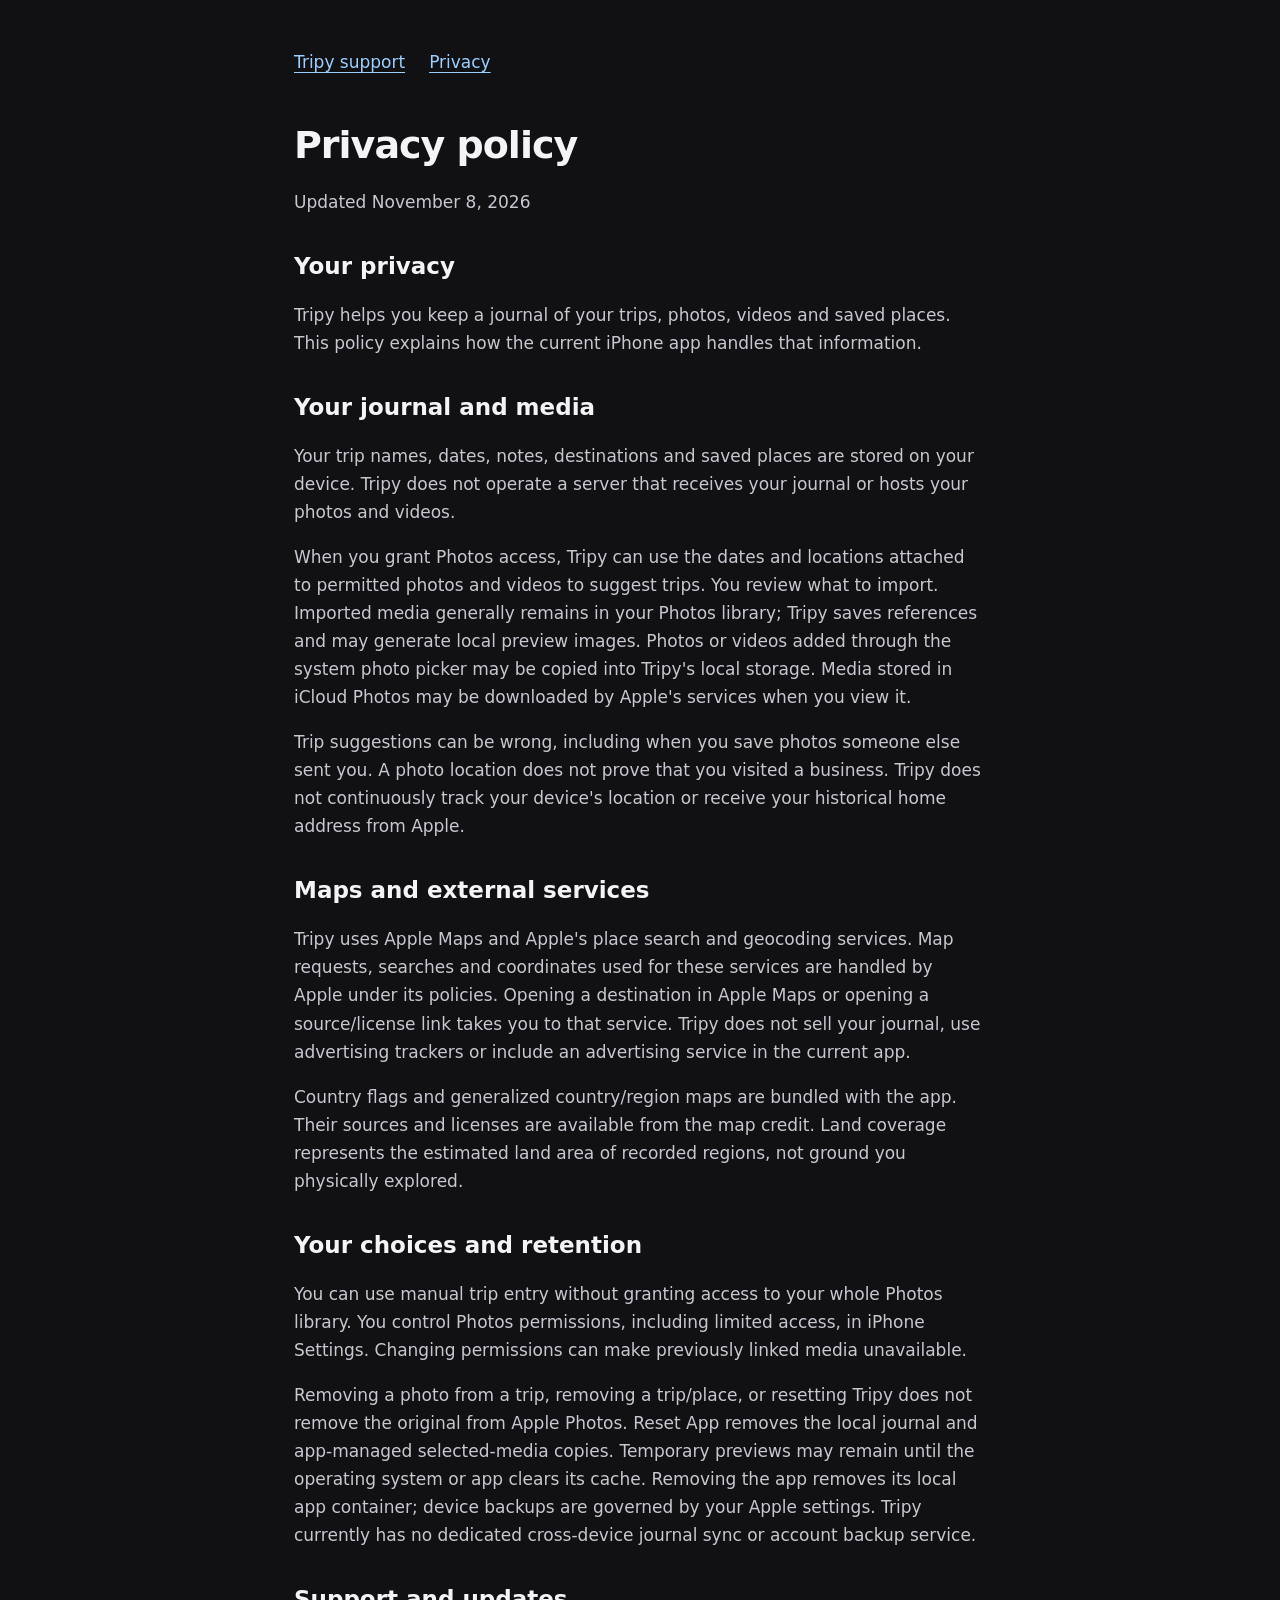
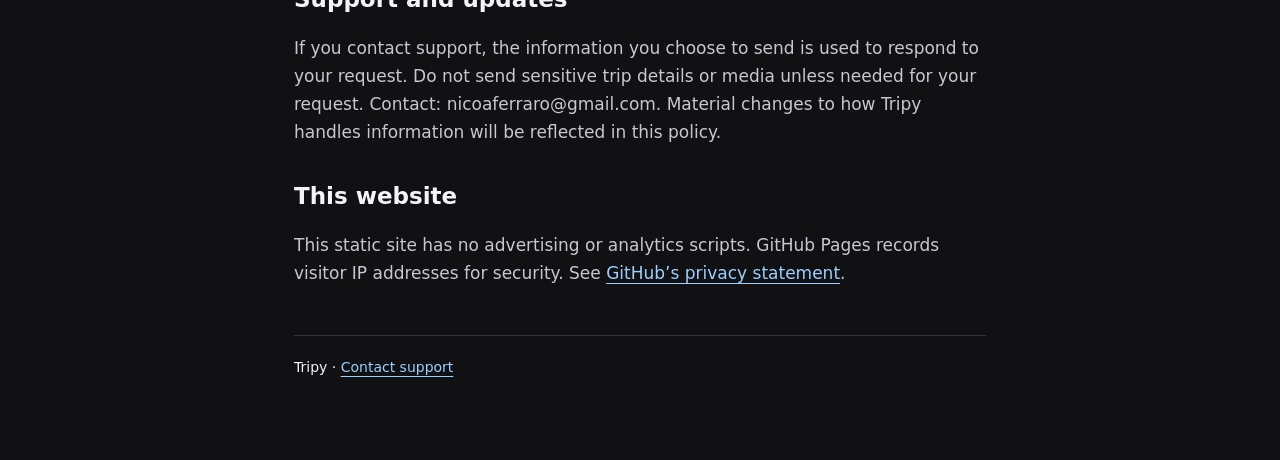
==== privacy.html @ dce9cb3e "Publish Tripy privacy and support pages" ====
<!doctype html><html lang="en"><head><meta charset="utf-8"><meta name="viewport" content="width=device-width,initial-scale=1"><title>Privacy · Tripy</title><link rel="stylesheet" href="style.css"></head><body><main><nav aria-label="Main"><a href="index.html">Tripy support</a><a href="privacy.html">Privacy</a></nav><h1>Privacy policy</h1><p>Updated November 8, 2026</p><h2>Your privacy</h2><p>Tripy helps you keep a journal of your trips, photos, videos and saved places. This policy explains how the current iPhone app handles that information.</p><h2>Your journal and media</h2><p>Your trip names, dates, notes, destinations and saved places are stored on your device. Tripy does not operate a server that receives your journal or hosts your photos and videos.</p><p>When you grant Photos access, Tripy can use the dates and locations attached to permitted photos and videos to suggest trips. You review what to import. Imported media generally remains in your Photos library; Tripy saves references and may generate local preview images. Photos or videos added through the system photo picker may be copied into Tripy&#x27;s local storage. Media stored in iCloud Photos may be downloaded by Apple&#x27;s services when you view it.</p><p>Trip suggestions can be wrong, including when you save photos someone else sent you. A photo location does not prove that you visited a business. Tripy does not continuously track your device&#x27;s location or receive your historical home address from Apple.</p><h2>Maps and external services</h2><p>Tripy uses Apple Maps and Apple&#x27;s place search and geocoding services. Map requests, searches and coordinates used for these services are handled by Apple under its policies. Opening a destination in Apple Maps or opening a source/license link takes you to that service. Tripy does not sell your journal, use advertising trackers or include an advertising service in the current app.</p><p>Country flags and generalized country/region maps are bundled with the app. Their sources and licenses are available from the map credit. Land coverage represents the estimated land area of recorded regions, not ground you physically explored.</p><h2>Your choices and retention</h2><p>You can use manual trip entry without granting access to your whole Photos library. You control Photos permissions, including limited access, in iPhone Settings. Changing permissions can make previously linked media unavailable.</p><p>Removing a photo from a trip, removing a trip/place, or resetting Tripy does not remove the original from Apple Photos. Reset App removes the local journal and app-managed selected-media copies. Temporary previews may remain until the operating system or app clears its cache. Removing the app removes its local app container; device backups are governed by your Apple settings. Tripy currently has no dedicated cross-device journal sync or account backup service.</p><h2>Support and updates</h2><p>If you contact support, the information you choose to send is used to respond to your request. Do not send sensitive trip details or media unless needed for your request. Contact: nicoaferraro@gmail.com. Material changes to how Tripy handles information will be reflected in this policy.</p><h2>This website</h2><p>This static site has no advertising or analytics scripts. GitHub Pages records visitor IP addresses for security. See <a href="https://docs.github.com/en/site-policy/privacy-policies/github-general-privacy-statement">GitHub’s privacy statement</a>.</p><footer>Tripy · <a href="mailto:nicoaferraro@gmail.com">Contact support</a></footer></main></body></html>
---- style.css ----
:root{color-scheme:dark}*{box-sizing:border-box}body{margin:0;background:#111114;color:#f4f4f7;font:17px/1.65 system-ui,-apple-system,sans-serif}main{max-width:740px;margin:auto;padding:48px 24px 80px}nav{display:flex;gap:24px;margin-bottom:48px}a{color:#9ccfff;text-underline-offset:4px}h1{font-size:38px;line-height:1.15;letter-spacing:-1px;margin:0 0 20px}h2{font-size:23px;line-height:1.3;margin-top:36px}p{color:#c7c7d0}footer{border-top:1px solid #36363d;margin-top:48px;padding-top:20px;font-size:14px}a:focus-visible{outline:2px solid #9ccfff;outline-offset:5px}
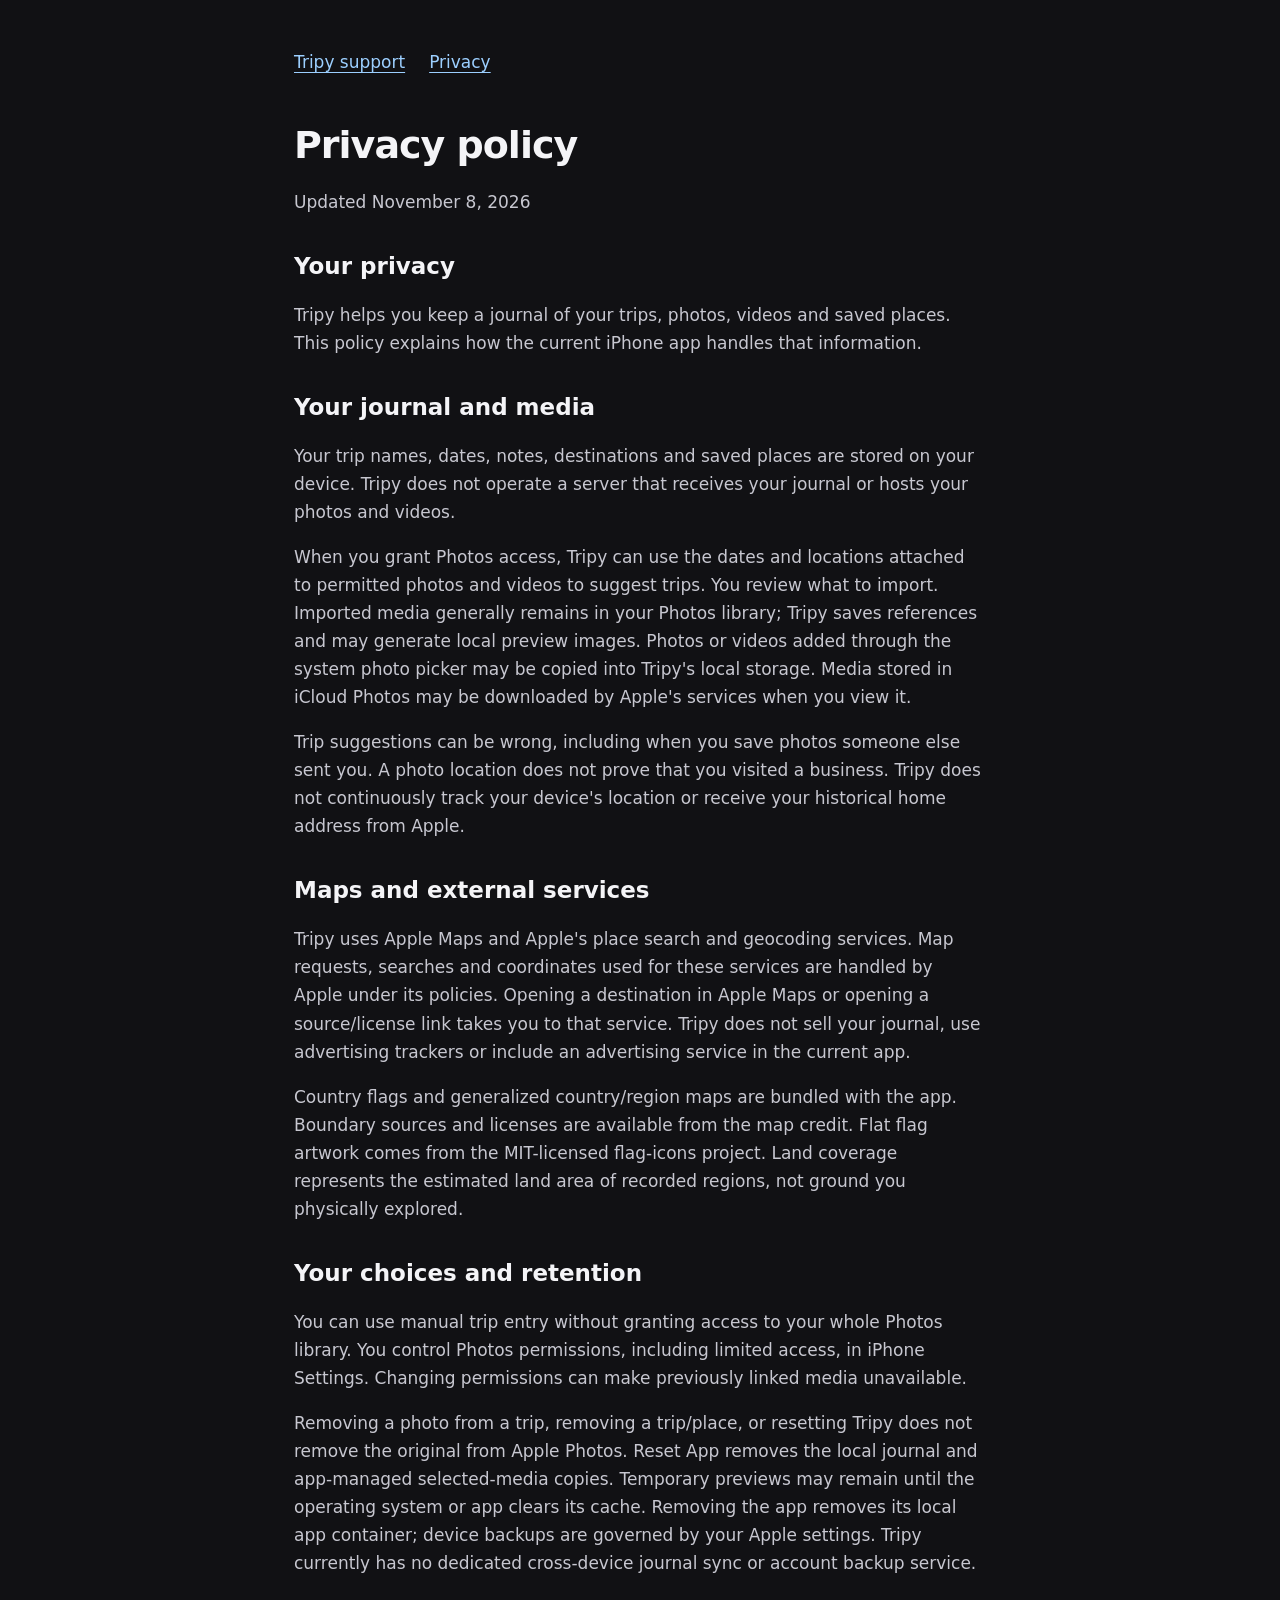
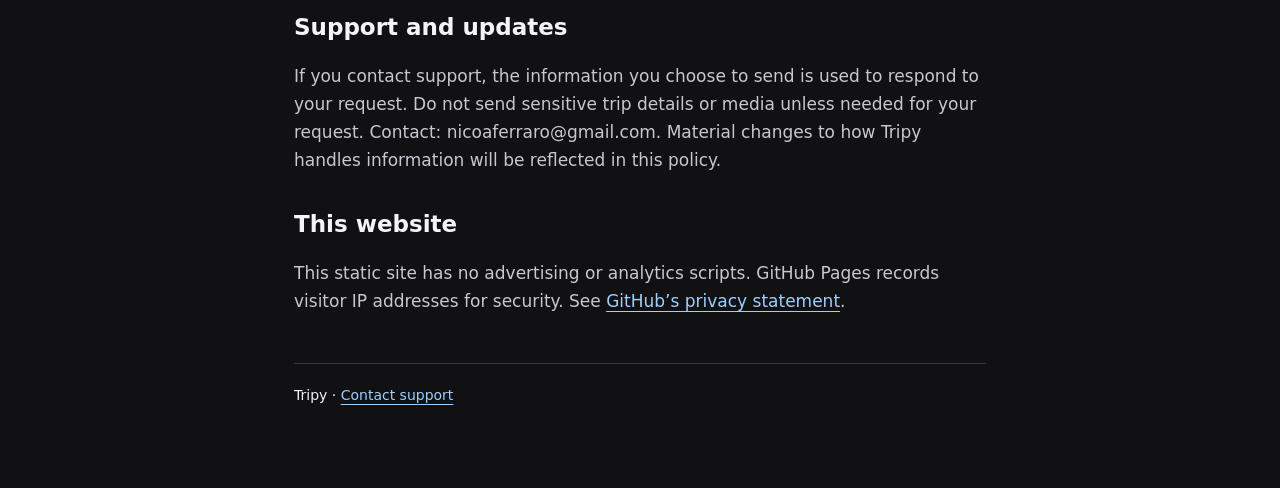
==== commit a9930c09: "Clarify boundary and flag sources" ====
--- a/privacy.html
+++ b/privacy.html
@@ -1 +1 @@
-<!doctype html><html lang="en"><head><meta charset="utf-8"><meta name="viewport" content="width=device-width,initial-scale=1"><title>Privacy · Tripy</title><link rel="stylesheet" href="style.css"></head><body><main><nav aria-label="Main"><a href="index.html">Tripy support</a><a href="privacy.html">Privacy</a></nav><h1>Privacy policy</h1><p>Updated November 8, 2026</p><h2>Your privacy</h2><p>Tripy helps you keep a journal of your trips, photos, videos and saved places. This policy explains how the current iPhone app handles that information.</p><h2>Your journal and media</h2><p>Your trip names, dates, notes, destinations and saved places are stored on your device. Tripy does not operate a server that receives your journal or hosts your photos and videos.</p><p>When you grant Photos access, Tripy can use the dates and locations attached to permitted photos and videos to suggest trips. You review what to import. Imported media generally remains in your Photos library; Tripy saves references and may generate local preview images. Photos or videos added through the system photo picker may be copied into Tripy&#x27;s local storage. Media stored in iCloud Photos may be downloaded by Apple&#x27;s services when you view it.</p><p>Trip suggestions can be wrong, including when you save photos someone else sent you. A photo location does not prove that you visited a business. Tripy does not continuously track your device&#x27;s location or receive your historical home address from Apple.</p><h2>Maps and external services</h2><p>Tripy uses Apple Maps and Apple&#x27;s place search and geocoding services. Map requests, searches and coordinates used for these services are handled by Apple under its policies. Opening a destination in Apple Maps or opening a source/license link takes you to that service. Tripy does not sell your journal, use advertising trackers or include an advertising service in the current app.</p><p>Country flags and generalized country/region maps are bundled with the app. Their sources and licenses are available from the map credit. Land coverage represents the estimated land area of recorded regions, not ground you physically explored.</p><h2>Your choices and retention</h2><p>You can use manual trip entry without granting access to your whole Photos library. You control Photos permissions, including limited access, in iPhone Settings. Changing permissions can make previously linked media unavailable.</p><p>Removing a photo from a trip, removing a trip/place, or resetting Tripy does not remove the original from Apple Photos. Reset App removes the local journal and app-managed selected-media copies. Temporary previews may remain until the operating system or app clears its cache. Removing the app removes its local app container; device backups are governed by your Apple settings. Tripy currently has no dedicated cross-device journal sync or account backup service.</p><h2>Support and updates</h2><p>If you contact support, the information you choose to send is used to respond to your request. Do not send sensitive trip details or media unless needed for your request. Contact: nicoaferraro@gmail.com. Material changes to how Tripy handles information will be reflected in this policy.</p><h2>This website</h2><p>This static site has no advertising or analytics scripts. GitHub Pages records visitor IP addresses for security. See <a href="https://docs.github.com/en/site-policy/privacy-policies/github-general-privacy-statement">GitHub’s privacy statement</a>.</p><footer>Tripy · <a href="mailto:nicoaferraro@gmail.com">Contact support</a></footer></main></body></html>+<!doctype html><html lang="en"><head><meta charset="utf-8"><meta name="viewport" content="width=device-width,initial-scale=1"><title>Privacy · Tripy</title><link rel="stylesheet" href="style.css"></head><body><main><nav aria-label="Main"><a href="index.html">Tripy support</a><a href="privacy.html">Privacy</a></nav><h1>Privacy policy</h1><p>Updated November 8, 2026</p><h2>Your privacy</h2><p>Tripy helps you keep a journal of your trips, photos, videos and saved places. This policy explains how the current iPhone app handles that information.</p><h2>Your journal and media</h2><p>Your trip names, dates, notes, destinations and saved places are stored on your device. Tripy does not operate a server that receives your journal or hosts your photos and videos.</p><p>When you grant Photos access, Tripy can use the dates and locations attached to permitted photos and videos to suggest trips. You review what to import. Imported media generally remains in your Photos library; Tripy saves references and may generate local preview images. Photos or videos added through the system photo picker may be copied into Tripy&#x27;s local storage. Media stored in iCloud Photos may be downloaded by Apple&#x27;s services when you view it.</p><p>Trip suggestions can be wrong, including when you save photos someone else sent you. A photo location does not prove that you visited a business. Tripy does not continuously track your device&#x27;s location or receive your historical home address from Apple.</p><h2>Maps and external services</h2><p>Tripy uses Apple Maps and Apple&#x27;s place search and geocoding services. Map requests, searches and coordinates used for these services are handled by Apple under its policies. Opening a destination in Apple Maps or opening a source/license link takes you to that service. Tripy does not sell your journal, use advertising trackers or include an advertising service in the current app.</p><p>Country flags and generalized country/region maps are bundled with the app. Boundary sources and licenses are available from the map credit. Flat flag artwork comes from the MIT-licensed flag-icons project. Land coverage represents the estimated land area of recorded regions, not ground you physically explored.</p><h2>Your choices and retention</h2><p>You can use manual trip entry without granting access to your whole Photos library. You control Photos permissions, including limited access, in iPhone Settings. Changing permissions can make previously linked media unavailable.</p><p>Removing a photo from a trip, removing a trip/place, or resetting Tripy does not remove the original from Apple Photos. Reset App removes the local journal and app-managed selected-media copies. Temporary previews may remain until the operating system or app clears its cache. Removing the app removes its local app container; device backups are governed by your Apple settings. Tripy currently has no dedicated cross-device journal sync or account backup service.</p><h2>Support and updates</h2><p>If you contact support, the information you choose to send is used to respond to your request. Do not send sensitive trip details or media unless needed for your request. Contact: nicoaferraro@gmail.com. Material changes to how Tripy handles information will be reflected in this policy.</p><h2>This website</h2><p>This static site has no advertising or analytics scripts. GitHub Pages records visitor IP addresses for security. See <a href="https://docs.github.com/en/site-policy/privacy-policies/github-general-privacy-statement">GitHub’s privacy statement</a>.</p><footer>Tripy · <a href="mailto:nicoaferraro@gmail.com">Contact support</a></footer></main></body></html>
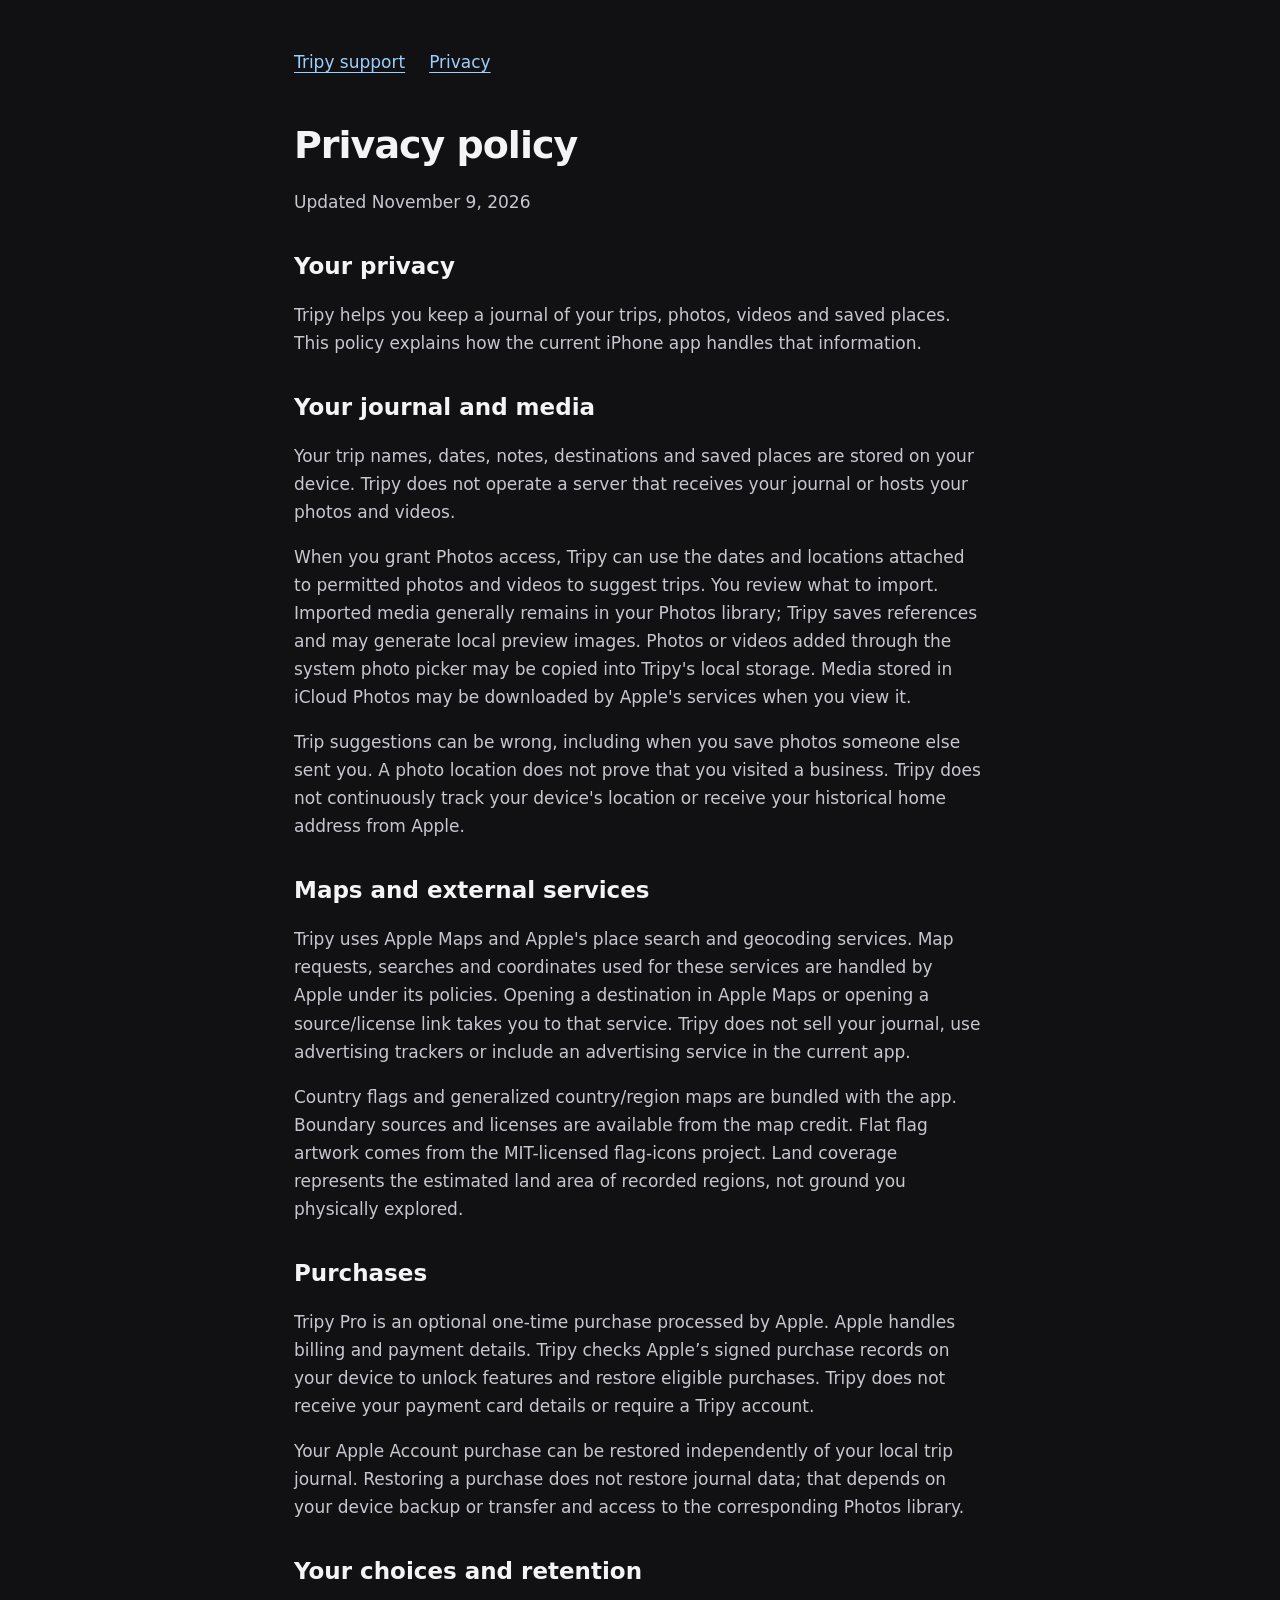
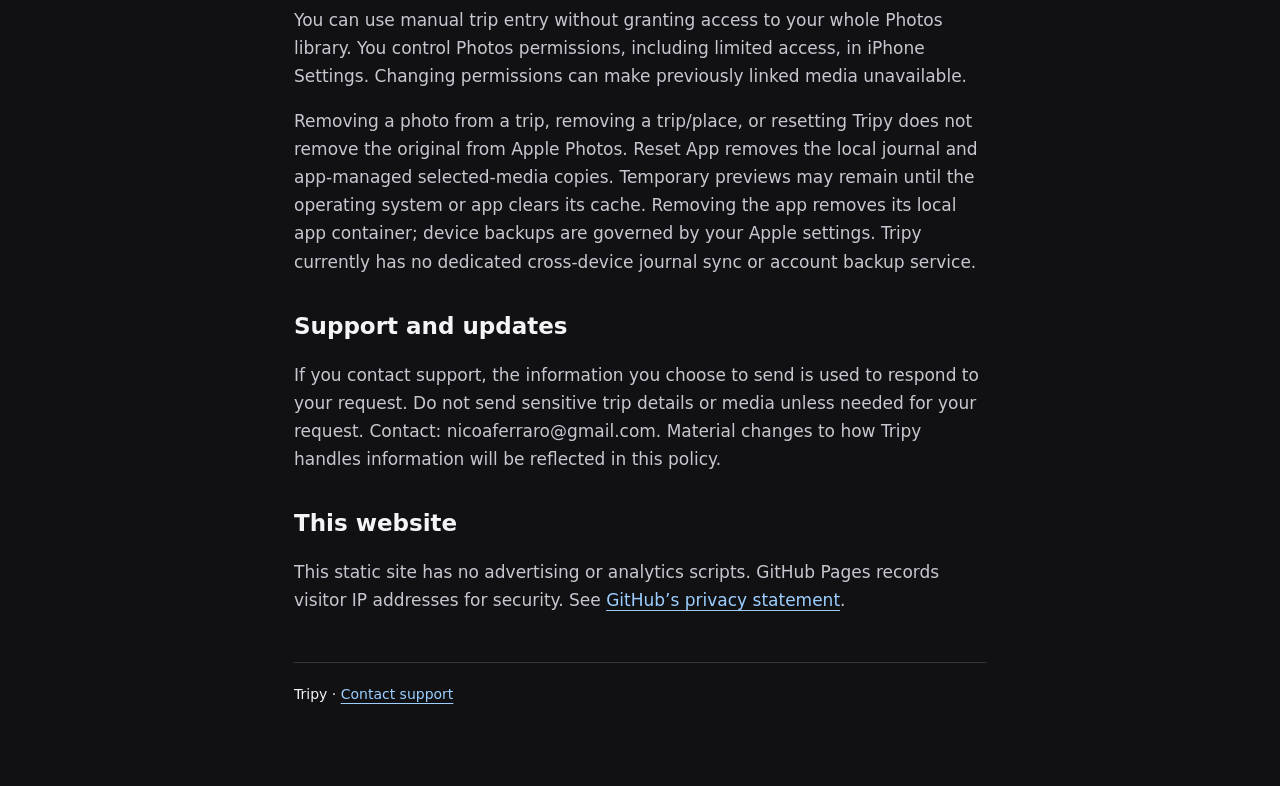
==== commit 32344719: "Clarify lifetime purchases and independent journal recovery" ====
--- a/privacy.html
+++ b/privacy.html
@@ -1 +1 @@
-<!doctype html><html lang="en"><head><meta charset="utf-8"><meta name="viewport" content="width=device-width,initial-scale=1"><title>Privacy · Tripy</title><link rel="stylesheet" href="style.css"></head><body><main><nav aria-label="Main"><a href="index.html">Tripy support</a><a href="privacy.html">Privacy</a></nav><h1>Privacy policy</h1><p>Updated November 8, 2026</p><h2>Your privacy</h2><p>Tripy helps you keep a journal of your trips, photos, videos and saved places. This policy explains how the current iPhone app handles that information.</p><h2>Your journal and media</h2><p>Your trip names, dates, notes, destinations and saved places are stored on your device. Tripy does not operate a server that receives your journal or hosts your photos and videos.</p><p>When you grant Photos access, Tripy can use the dates and locations attached to permitted photos and videos to suggest trips. You review what to import. Imported media generally remains in your Photos library; Tripy saves references and may generate local preview images. Photos or videos added through the system photo picker may be copied into Tripy&#x27;s local storage. Media stored in iCloud Photos may be downloaded by Apple&#x27;s services when you view it.</p><p>Trip suggestions can be wrong, including when you save photos someone else sent you. A photo location does not prove that you visited a business. Tripy does not continuously track your device&#x27;s location or receive your historical home address from Apple.</p><h2>Maps and external services</h2><p>Tripy uses Apple Maps and Apple&#x27;s place search and geocoding services. Map requests, searches and coordinates used for these services are handled by Apple under its policies. Opening a destination in Apple Maps or opening a source/license link takes you to that service. Tripy does not sell your journal, use advertising trackers or include an advertising service in the current app.</p><p>Country flags and generalized country/region maps are bundled with the app. Boundary sources and licenses are available from the map credit. Flat flag artwork comes from the MIT-licensed flag-icons project. Land coverage represents the estimated land area of recorded regions, not ground you physically explored.</p><h2>Your choices and retention</h2><p>You can use manual trip entry without granting access to your whole Photos library. You control Photos permissions, including limited access, in iPhone Settings. Changing permissions can make previously linked media unavailable.</p><p>Removing a photo from a trip, removing a trip/place, or resetting Tripy does not remove the original from Apple Photos. Reset App removes the local journal and app-managed selected-media copies. Temporary previews may remain until the operating system or app clears its cache. Removing the app removes its local app container; device backups are governed by your Apple settings. Tripy currently has no dedicated cross-device journal sync or account backup service.</p><h2>Support and updates</h2><p>If you contact support, the information you choose to send is used to respond to your request. Do not send sensitive trip details or media unless needed for your request. Contact: nicoaferraro@gmail.com. Material changes to how Tripy handles information will be reflected in this policy.</p><h2>This website</h2><p>This static site has no advertising or analytics scripts. GitHub Pages records visitor IP addresses for security. See <a href="https://docs.github.com/en/site-policy/privacy-policies/github-general-privacy-statement">GitHub’s privacy statement</a>.</p><footer>Tripy · <a href="mailto:nicoaferraro@gmail.com">Contact support</a></footer></main></body></html>+<!doctype html><html lang="en"><head><meta charset="utf-8"><meta name="viewport" content="width=device-width,initial-scale=1"><title>Privacy · Tripy</title><link rel="stylesheet" href="style.css"></head><body><main><nav aria-label="Main"><a href="index.html">Tripy support</a><a href="privacy.html">Privacy</a></nav><h1>Privacy policy</h1><p>Updated November 9, 2026</p><h2>Your privacy</h2><p>Tripy helps you keep a journal of your trips, photos, videos and saved places. This policy explains how the current iPhone app handles that information.</p><h2>Your journal and media</h2><p>Your trip names, dates, notes, destinations and saved places are stored on your device. Tripy does not operate a server that receives your journal or hosts your photos and videos.</p><p>When you grant Photos access, Tripy can use the dates and locations attached to permitted photos and videos to suggest trips. You review what to import. Imported media generally remains in your Photos library; Tripy saves references and may generate local preview images. Photos or videos added through the system photo picker may be copied into Tripy&#x27;s local storage. Media stored in iCloud Photos may be downloaded by Apple&#x27;s services when you view it.</p><p>Trip suggestions can be wrong, including when you save photos someone else sent you. A photo location does not prove that you visited a business. Tripy does not continuously track your device&#x27;s location or receive your historical home address from Apple.</p><h2>Maps and external services</h2><p>Tripy uses Apple Maps and Apple&#x27;s place search and geocoding services. Map requests, searches and coordinates used for these services are handled by Apple under its policies. Opening a destination in Apple Maps or opening a source/license link takes you to that service. Tripy does not sell your journal, use advertising trackers or include an advertising service in the current app.</p><p>Country flags and generalized country/region maps are bundled with the app. Boundary sources and licenses are available from the map credit. Flat flag artwork comes from the MIT-licensed flag-icons project. Land coverage represents the estimated land area of recorded regions, not ground you physically explored.</p><h2>Purchases</h2><p>Tripy Pro is an optional one-time purchase processed by Apple. Apple handles billing and payment details. Tripy checks Apple’s signed purchase records on your device to unlock features and restore eligible purchases. Tripy does not receive your payment card details or require a Tripy account.</p><p>Your Apple Account purchase can be restored independently of your local trip journal. Restoring a purchase does not restore journal data; that depends on your device backup or transfer and access to the corresponding Photos library.</p><h2>Your choices and retention</h2><p>You can use manual trip entry without granting access to your whole Photos library. You control Photos permissions, including limited access, in iPhone Settings. Changing permissions can make previously linked media unavailable.</p><p>Removing a photo from a trip, removing a trip/place, or resetting Tripy does not remove the original from Apple Photos. Reset App removes the local journal and app-managed selected-media copies. Temporary previews may remain until the operating system or app clears its cache. Removing the app removes its local app container; device backups are governed by your Apple settings. Tripy currently has no dedicated cross-device journal sync or account backup service.</p><h2>Support and updates</h2><p>If you contact support, the information you choose to send is used to respond to your request. Do not send sensitive trip details or media unless needed for your request. Contact: nicoaferraro@gmail.com. Material changes to how Tripy handles information will be reflected in this policy.</p><h2>This website</h2><p>This static site has no advertising or analytics scripts. GitHub Pages records visitor IP addresses for security. See <a href="https://docs.github.com/en/site-policy/privacy-policies/github-general-privacy-statement">GitHub’s privacy statement</a>.</p><footer>Tripy · <a href="mailto:nicoaferraro@gmail.com">Contact support</a></footer></main></body></html>
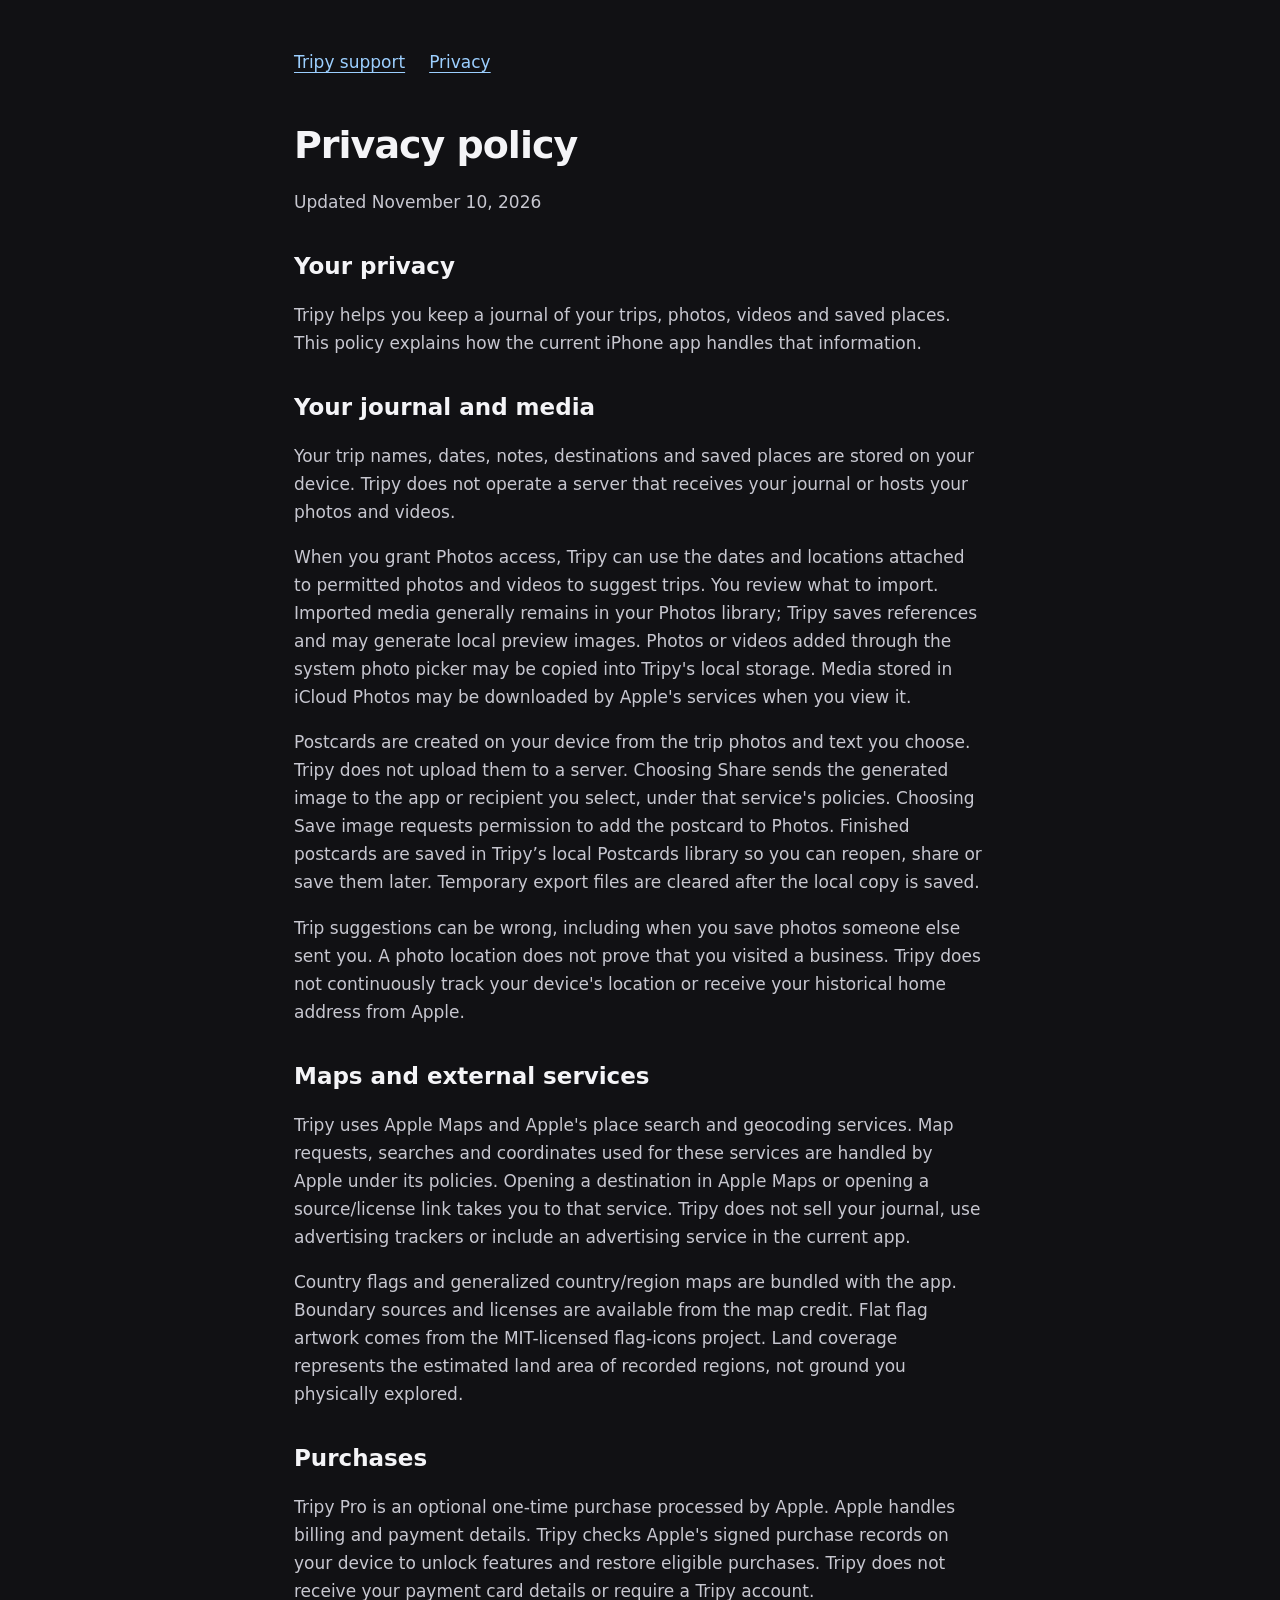
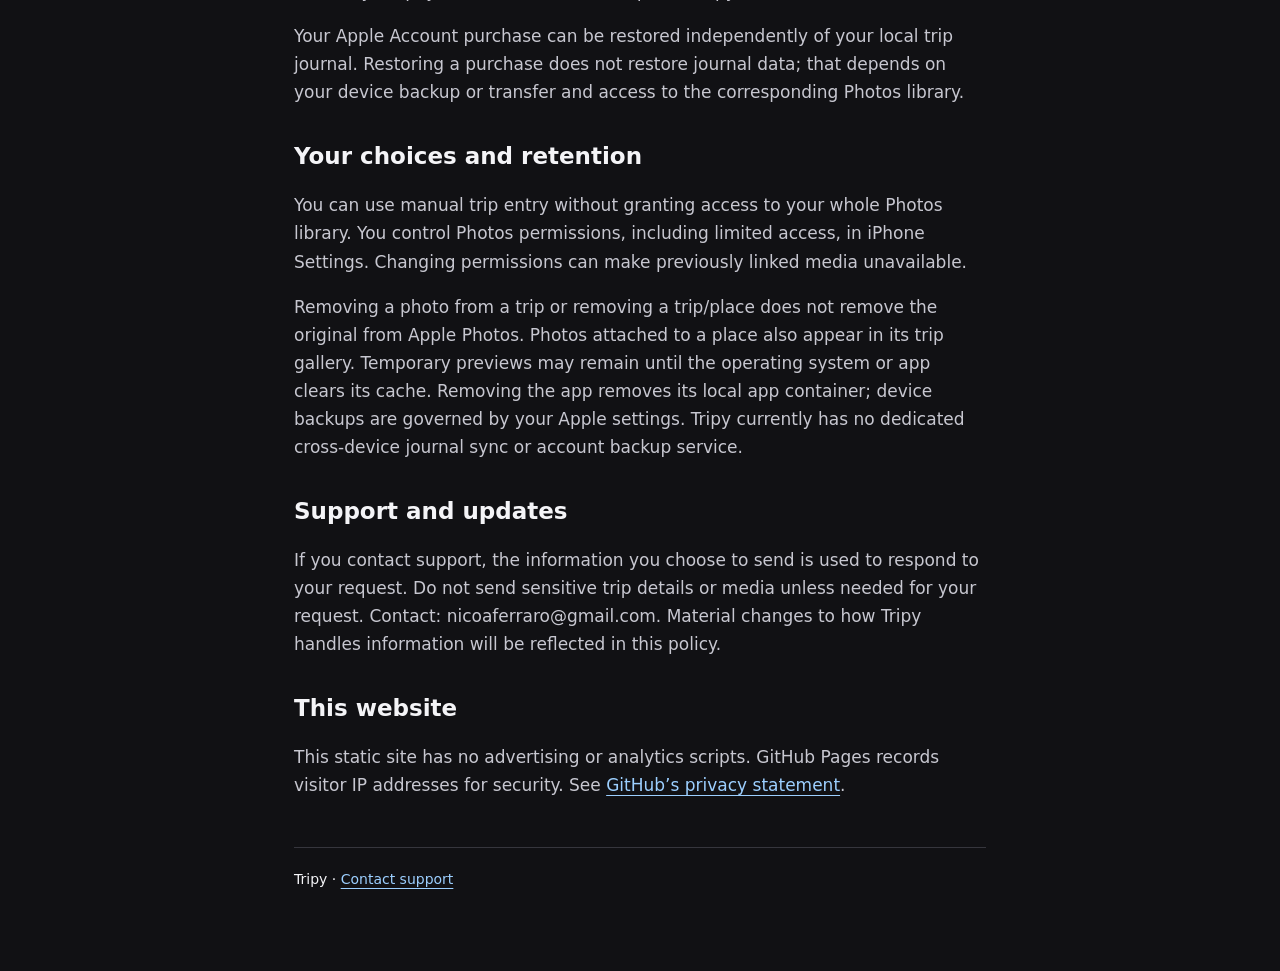
==== commit 52743abe: "Update privacy for local postcards and place photos" ====
--- a/privacy.html
+++ b/privacy.html
@@ -1 +1 @@
-<!doctype html><html lang="en"><head><meta charset="utf-8"><meta name="viewport" content="width=device-width,initial-scale=1"><title>Privacy · Tripy</title><link rel="stylesheet" href="style.css"></head><body><main><nav aria-label="Main"><a href="index.html">Tripy support</a><a href="privacy.html">Privacy</a></nav><h1>Privacy policy</h1><p>Updated November 9, 2026</p><h2>Your privacy</h2><p>Tripy helps you keep a journal of your trips, photos, videos and saved places. This policy explains how the current iPhone app handles that information.</p><h2>Your journal and media</h2><p>Your trip names, dates, notes, destinations and saved places are stored on your device. Tripy does not operate a server that receives your journal or hosts your photos and videos.</p><p>When you grant Photos access, Tripy can use the dates and locations attached to permitted photos and videos to suggest trips. You review what to import. Imported media generally remains in your Photos library; Tripy saves references and may generate local preview images. Photos or videos added through the system photo picker may be copied into Tripy&#x27;s local storage. Media stored in iCloud Photos may be downloaded by Apple&#x27;s services when you view it.</p><p>Trip suggestions can be wrong, including when you save photos someone else sent you. A photo location does not prove that you visited a business. Tripy does not continuously track your device&#x27;s location or receive your historical home address from Apple.</p><h2>Maps and external services</h2><p>Tripy uses Apple Maps and Apple&#x27;s place search and geocoding services. Map requests, searches and coordinates used for these services are handled by Apple under its policies. Opening a destination in Apple Maps or opening a source/license link takes you to that service. Tripy does not sell your journal, use advertising trackers or include an advertising service in the current app.</p><p>Country flags and generalized country/region maps are bundled with the app. Boundary sources and licenses are available from the map credit. Flat flag artwork comes from the MIT-licensed flag-icons project. Land coverage represents the estimated land area of recorded regions, not ground you physically explored.</p><h2>Purchases</h2><p>Tripy Pro is an optional one-time purchase processed by Apple. Apple handles billing and payment details. Tripy checks Apple’s signed purchase records on your device to unlock features and restore eligible purchases. Tripy does not receive your payment card details or require a Tripy account.</p><p>Your Apple Account purchase can be restored independently of your local trip journal. Restoring a purchase does not restore journal data; that depends on your device backup or transfer and access to the corresponding Photos library.</p><h2>Your choices and retention</h2><p>You can use manual trip entry without granting access to your whole Photos library. You control Photos permissions, including limited access, in iPhone Settings. Changing permissions can make previously linked media unavailable.</p><p>Removing a photo from a trip, removing a trip/place, or resetting Tripy does not remove the original from Apple Photos. Reset App removes the local journal and app-managed selected-media copies. Temporary previews may remain until the operating system or app clears its cache. Removing the app removes its local app container; device backups are governed by your Apple settings. Tripy currently has no dedicated cross-device journal sync or account backup service.</p><h2>Support and updates</h2><p>If you contact support, the information you choose to send is used to respond to your request. Do not send sensitive trip details or media unless needed for your request. Contact: nicoaferraro@gmail.com. Material changes to how Tripy handles information will be reflected in this policy.</p><h2>This website</h2><p>This static site has no advertising or analytics scripts. GitHub Pages records visitor IP addresses for security. See <a href="https://docs.github.com/en/site-policy/privacy-policies/github-general-privacy-statement">GitHub’s privacy statement</a>.</p><footer>Tripy · <a href="mailto:nicoaferraro@gmail.com">Contact support</a></footer></main></body></html>+<!doctype html><html lang="en"><head><meta charset="utf-8"><meta name="viewport" content="width=device-width,initial-scale=1"><title>Privacy · Tripy</title><link rel="stylesheet" href="style.css"></head><body><main><nav aria-label="Main"><a href="index.html">Tripy support</a><a href="privacy.html">Privacy</a></nav><h1>Privacy policy</h1><p>Updated November 10, 2026</p><h2>Your privacy</h2><p>Tripy helps you keep a journal of your trips, photos, videos and saved places. This policy explains how the current iPhone app handles that information.</p><h2>Your journal and media</h2><p>Your trip names, dates, notes, destinations and saved places are stored on your device. Tripy does not operate a server that receives your journal or hosts your photos and videos.</p><p>When you grant Photos access, Tripy can use the dates and locations attached to permitted photos and videos to suggest trips. You review what to import. Imported media generally remains in your Photos library; Tripy saves references and may generate local preview images. Photos or videos added through the system photo picker may be copied into Tripy's local storage. Media stored in iCloud Photos may be downloaded by Apple's services when you view it.</p><p>Postcards are created on your device from the trip photos and text you choose. Tripy does not upload them to a server. Choosing Share sends the generated image to the app or recipient you select, under that service's policies. Choosing Save image requests permission to add the postcard to Photos. Finished postcards are saved in Tripy’s local Postcards library so you can reopen, share or save them later. Temporary export files are cleared after the local copy is saved.</p><p>Trip suggestions can be wrong, including when you save photos someone else sent you. A photo location does not prove that you visited a business. Tripy does not continuously track your device's location or receive your historical home address from Apple.</p><h2>Maps and external services</h2><p>Tripy uses Apple Maps and Apple's place search and geocoding services. Map requests, searches and coordinates used for these services are handled by Apple under its policies. Opening a destination in Apple Maps or opening a source/license link takes you to that service. Tripy does not sell your journal, use advertising trackers or include an advertising service in the current app.</p><p>Country flags and generalized country/region maps are bundled with the app. Boundary sources and licenses are available from the map credit. Flat flag artwork comes from the MIT-licensed flag-icons project. Land coverage represents the estimated land area of recorded regions, not ground you physically explored.</p><h2>Purchases</h2><p>Tripy Pro is an optional one-time purchase processed by Apple. Apple handles billing and payment details. Tripy checks Apple's signed purchase records on your device to unlock features and restore eligible purchases. Tripy does not receive your payment card details or require a Tripy account.</p><p>Your Apple Account purchase can be restored independently of your local trip journal. Restoring a purchase does not restore journal data; that depends on your device backup or transfer and access to the corresponding Photos library.</p><h2>Your choices and retention</h2><p>You can use manual trip entry without granting access to your whole Photos library. You control Photos permissions, including limited access, in iPhone Settings. Changing permissions can make previously linked media unavailable.</p><p>Removing a photo from a trip or removing a trip/place does not remove the original from Apple Photos. Photos attached to a place also appear in its trip gallery. Temporary previews may remain until the operating system or app clears its cache. Removing the app removes its local app container; device backups are governed by your Apple settings. Tripy currently has no dedicated cross-device journal sync or account backup service.</p><h2>Support and updates</h2><p>If you contact support, the information you choose to send is used to respond to your request. Do not send sensitive trip details or media unless needed for your request. Contact: nicoaferraro@gmail.com. Material changes to how Tripy handles information will be reflected in this policy.</p><h2>This website</h2><p>This static site has no advertising or analytics scripts. GitHub Pages records visitor IP addresses for security. See <a href="https://docs.github.com/en/site-policy/privacy-policies/github-general-privacy-statement">GitHub’s privacy statement</a>.</p><footer>Tripy · <a href="mailto:nicoaferraro@gmail.com">Contact support</a></footer></main></body></html>
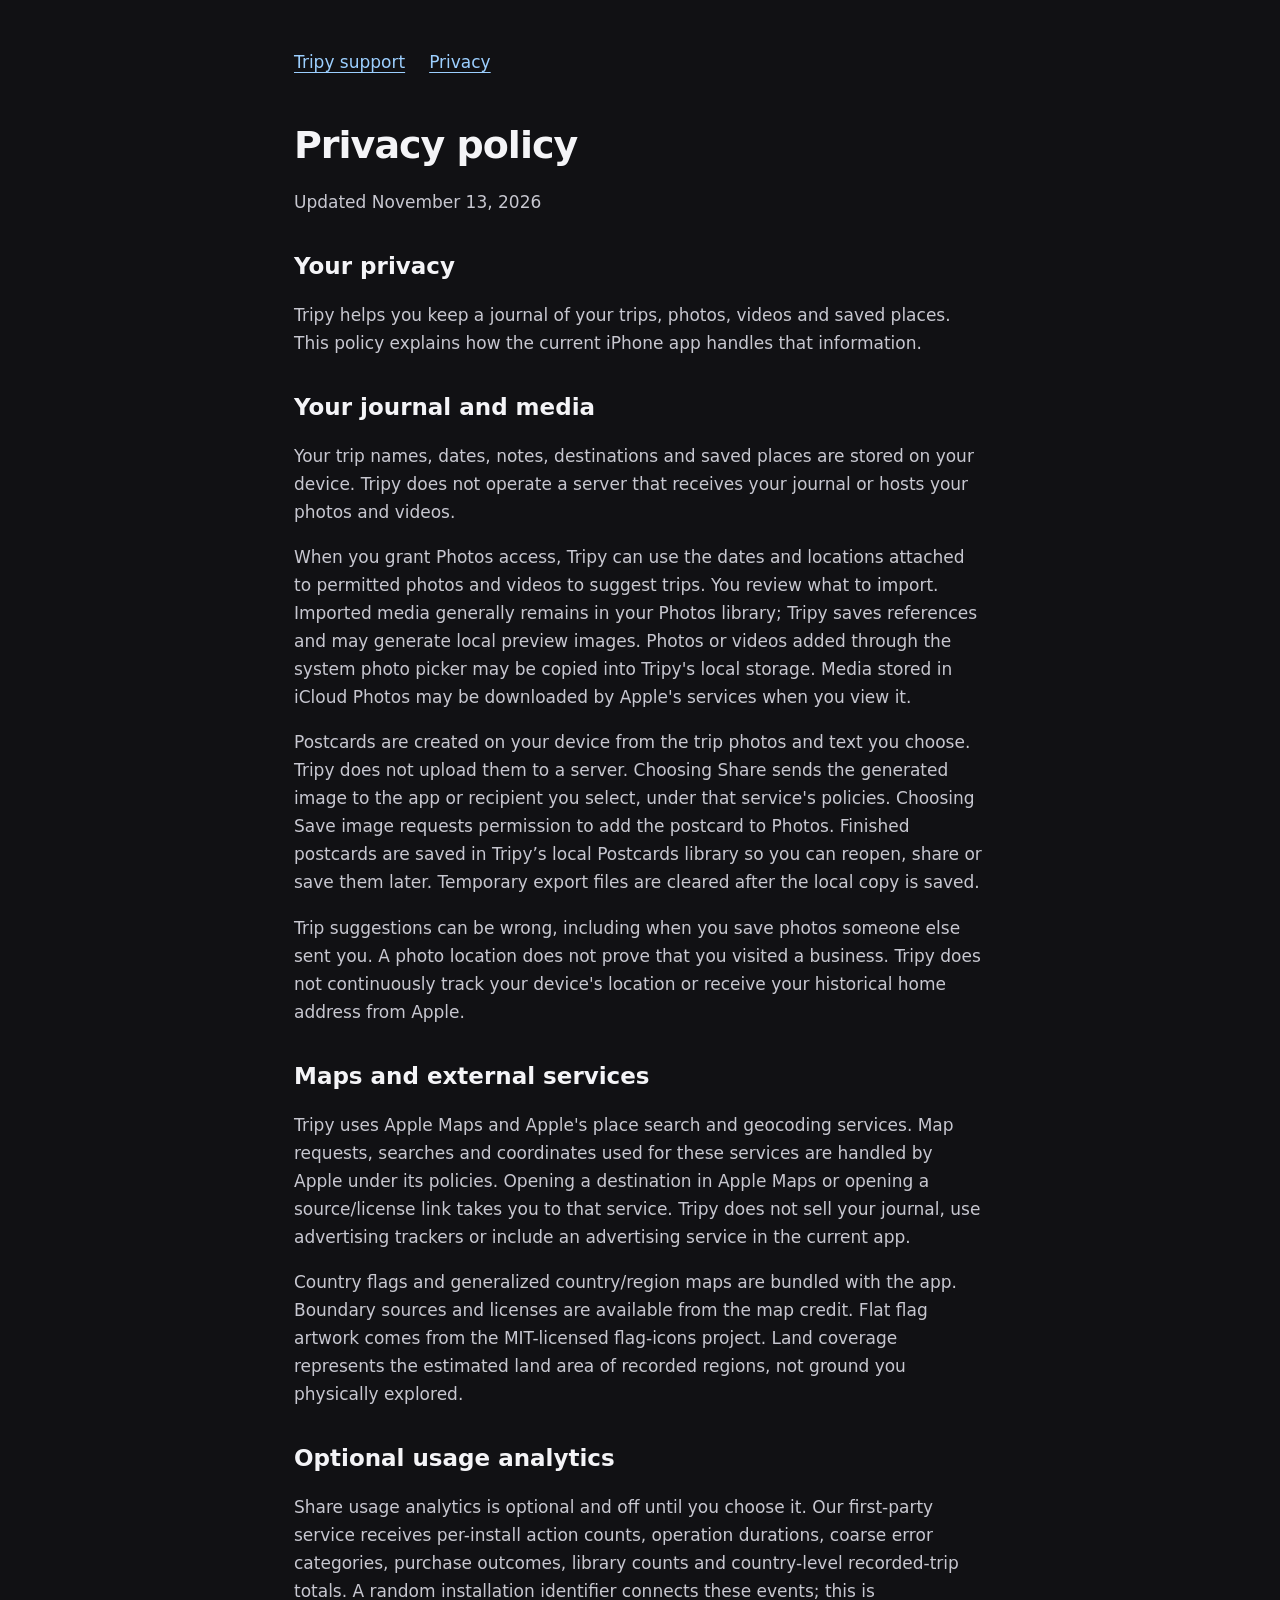
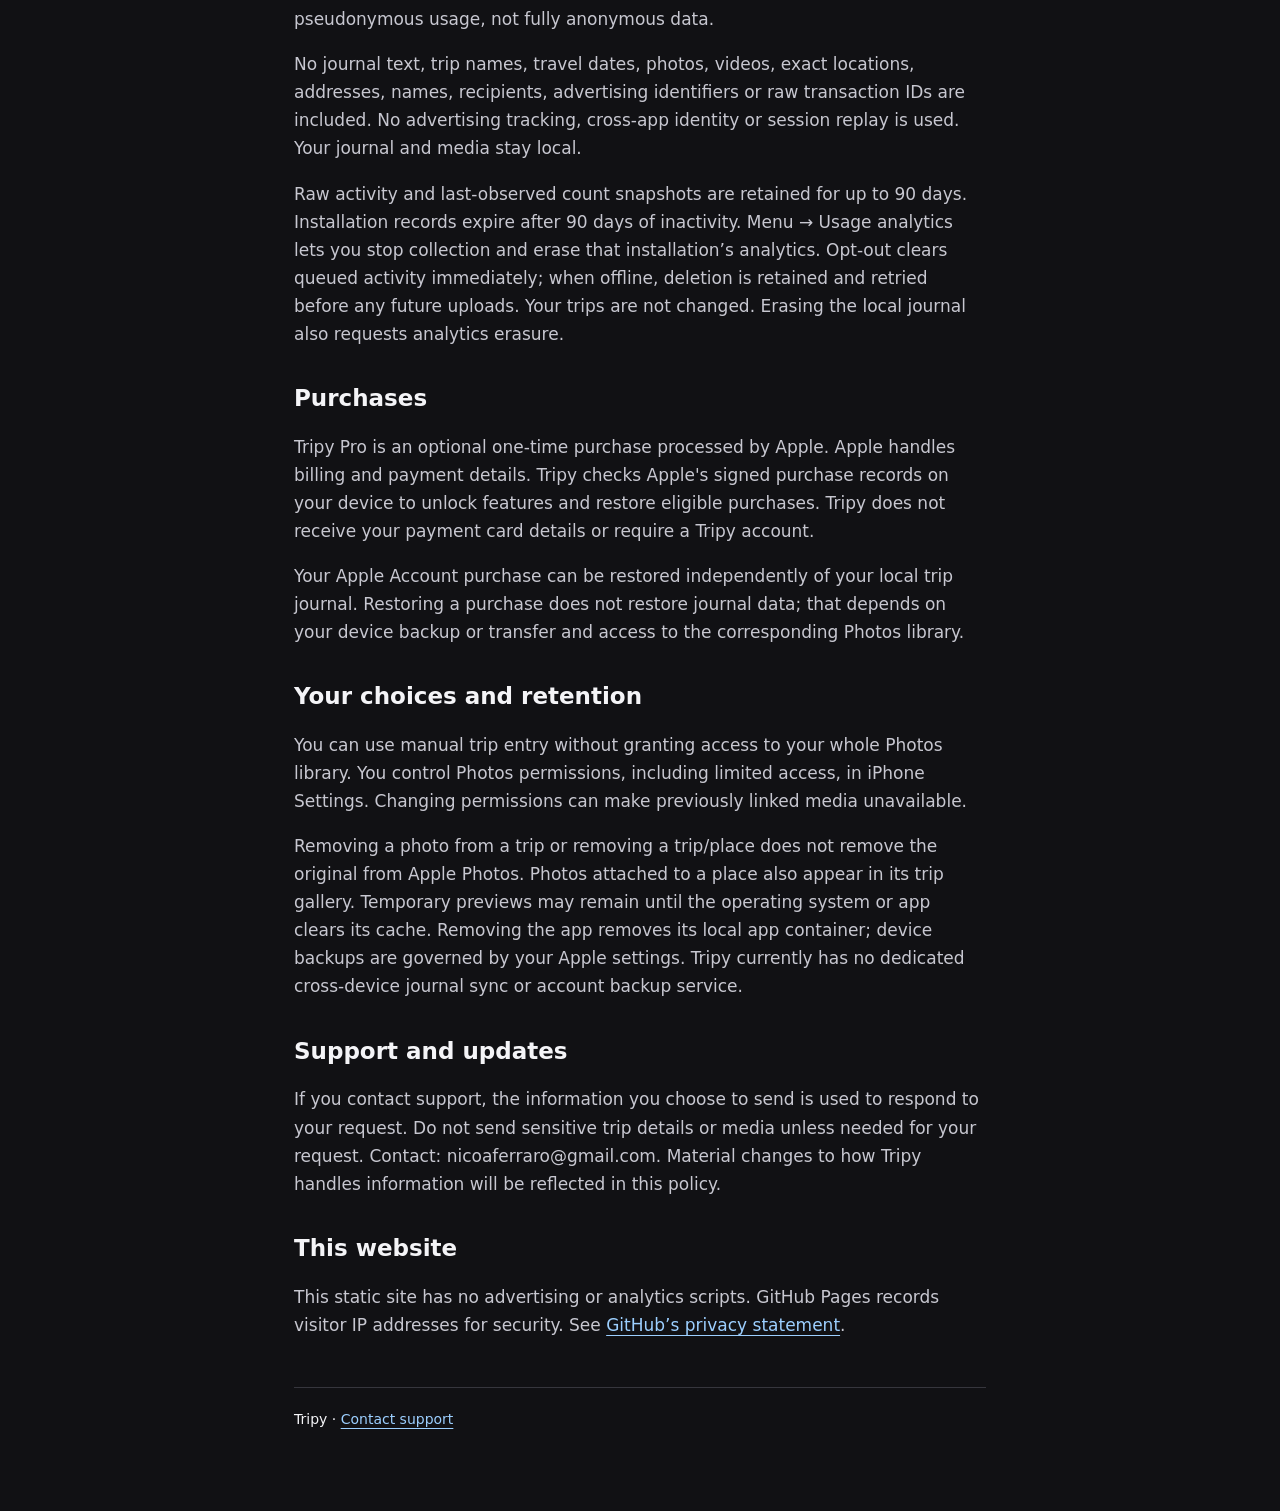
==== commit be7a62b5: "Disclose optional first-party usage analytics and erasure" ====
--- a/privacy.html
+++ b/privacy.html
@@ -1 +1 @@
-<!doctype html><html lang="en"><head><meta charset="utf-8"><meta name="viewport" content="width=device-width,initial-scale=1"><title>Privacy · Tripy</title><link rel="stylesheet" href="style.css"></head><body><main><nav aria-label="Main"><a href="index.html">Tripy support</a><a href="privacy.html">Privacy</a></nav><h1>Privacy policy</h1><p>Updated November 10, 2026</p><h2>Your privacy</h2><p>Tripy helps you keep a journal of your trips, photos, videos and saved places. This policy explains how the current iPhone app handles that information.</p><h2>Your journal and media</h2><p>Your trip names, dates, notes, destinations and saved places are stored on your device. Tripy does not operate a server that receives your journal or hosts your photos and videos.</p><p>When you grant Photos access, Tripy can use the dates and locations attached to permitted photos and videos to suggest trips. You review what to import. Imported media generally remains in your Photos library; Tripy saves references and may generate local preview images. Photos or videos added through the system photo picker may be copied into Tripy's local storage. Media stored in iCloud Photos may be downloaded by Apple's services when you view it.</p><p>Postcards are created on your device from the trip photos and text you choose. Tripy does not upload them to a server. Choosing Share sends the generated image to the app or recipient you select, under that service's policies. Choosing Save image requests permission to add the postcard to Photos. Finished postcards are saved in Tripy’s local Postcards library so you can reopen, share or save them later. Temporary export files are cleared after the local copy is saved.</p><p>Trip suggestions can be wrong, including when you save photos someone else sent you. A photo location does not prove that you visited a business. Tripy does not continuously track your device's location or receive your historical home address from Apple.</p><h2>Maps and external services</h2><p>Tripy uses Apple Maps and Apple's place search and geocoding services. Map requests, searches and coordinates used for these services are handled by Apple under its policies. Opening a destination in Apple Maps or opening a source/license link takes you to that service. Tripy does not sell your journal, use advertising trackers or include an advertising service in the current app.</p><p>Country flags and generalized country/region maps are bundled with the app. Boundary sources and licenses are available from the map credit. Flat flag artwork comes from the MIT-licensed flag-icons project. Land coverage represents the estimated land area of recorded regions, not ground you physically explored.</p><h2>Purchases</h2><p>Tripy Pro is an optional one-time purchase processed by Apple. Apple handles billing and payment details. Tripy checks Apple's signed purchase records on your device to unlock features and restore eligible purchases. Tripy does not receive your payment card details or require a Tripy account.</p><p>Your Apple Account purchase can be restored independently of your local trip journal. Restoring a purchase does not restore journal data; that depends on your device backup or transfer and access to the corresponding Photos library.</p><h2>Your choices and retention</h2><p>You can use manual trip entry without granting access to your whole Photos library. You control Photos permissions, including limited access, in iPhone Settings. Changing permissions can make previously linked media unavailable.</p><p>Removing a photo from a trip or removing a trip/place does not remove the original from Apple Photos. Photos attached to a place also appear in its trip gallery. Temporary previews may remain until the operating system or app clears its cache. Removing the app removes its local app container; device backups are governed by your Apple settings. Tripy currently has no dedicated cross-device journal sync or account backup service.</p><h2>Support and updates</h2><p>If you contact support, the information you choose to send is used to respond to your request. Do not send sensitive trip details or media unless needed for your request. Contact: nicoaferraro@gmail.com. Material changes to how Tripy handles information will be reflected in this policy.</p><h2>This website</h2><p>This static site has no advertising or analytics scripts. GitHub Pages records visitor IP addresses for security. See <a href="https://docs.github.com/en/site-policy/privacy-policies/github-general-privacy-statement">GitHub’s privacy statement</a>.</p><footer>Tripy · <a href="mailto:nicoaferraro@gmail.com">Contact support</a></footer></main></body></html>+<!doctype html><html lang="en"><head><meta charset="utf-8"><meta name="viewport" content="width=device-width,initial-scale=1"><title>Privacy · Tripy</title><link rel="stylesheet" href="style.css"></head><body><main><nav aria-label="Main"><a href="index.html">Tripy support</a><a href="privacy.html">Privacy</a></nav><h1>Privacy policy</h1><p>Updated November 13, 2026</p><h2>Your privacy</h2><p>Tripy helps you keep a journal of your trips, photos, videos and saved places. This policy explains how the current iPhone app handles that information.</p><h2>Your journal and media</h2><p>Your trip names, dates, notes, destinations and saved places are stored on your device. Tripy does not operate a server that receives your journal or hosts your photos and videos.</p><p>When you grant Photos access, Tripy can use the dates and locations attached to permitted photos and videos to suggest trips. You review what to import. Imported media generally remains in your Photos library; Tripy saves references and may generate local preview images. Photos or videos added through the system photo picker may be copied into Tripy's local storage. Media stored in iCloud Photos may be downloaded by Apple's services when you view it.</p><p>Postcards are created on your device from the trip photos and text you choose. Tripy does not upload them to a server. Choosing Share sends the generated image to the app or recipient you select, under that service's policies. Choosing Save image requests permission to add the postcard to Photos. Finished postcards are saved in Tripy’s local Postcards library so you can reopen, share or save them later. Temporary export files are cleared after the local copy is saved.</p><p>Trip suggestions can be wrong, including when you save photos someone else sent you. A photo location does not prove that you visited a business. Tripy does not continuously track your device's location or receive your historical home address from Apple.</p><h2>Maps and external services</h2><p>Tripy uses Apple Maps and Apple's place search and geocoding services. Map requests, searches and coordinates used for these services are handled by Apple under its policies. Opening a destination in Apple Maps or opening a source/license link takes you to that service. Tripy does not sell your journal, use advertising trackers or include an advertising service in the current app.</p><p>Country flags and generalized country/region maps are bundled with the app. Boundary sources and licenses are available from the map credit. Flat flag artwork comes from the MIT-licensed flag-icons project. Land coverage represents the estimated land area of recorded regions, not ground you physically explored.</p><h2>Optional usage analytics</h2><p>Share usage analytics is optional and off until you choose it. Our first-party service receives per-install action counts, operation durations, coarse error categories, purchase outcomes, library counts and country-level recorded-trip totals. A random installation identifier connects these events; this is pseudonymous usage, not fully anonymous data.</p><p>No journal text, trip names, travel dates, photos, videos, exact locations, addresses, names, recipients, advertising identifiers or raw transaction IDs are included. No advertising tracking, cross-app identity or session replay is used. Your journal and media stay local.</p><p>Raw activity and last-observed count snapshots are retained for up to 90 days. Installation records expire after 90 days of inactivity. Menu → Usage analytics lets you stop collection and erase that installation’s analytics. Opt-out clears queued activity immediately; when offline, deletion is retained and retried before any future uploads. Your trips are not changed. Erasing the local journal also requests analytics erasure.</p><h2>Purchases</h2><p>Tripy Pro is an optional one-time purchase processed by Apple. Apple handles billing and payment details. Tripy checks Apple's signed purchase records on your device to unlock features and restore eligible purchases. Tripy does not receive your payment card details or require a Tripy account.</p><p>Your Apple Account purchase can be restored independently of your local trip journal. Restoring a purchase does not restore journal data; that depends on your device backup or transfer and access to the corresponding Photos library.</p><h2>Your choices and retention</h2><p>You can use manual trip entry without granting access to your whole Photos library. You control Photos permissions, including limited access, in iPhone Settings. Changing permissions can make previously linked media unavailable.</p><p>Removing a photo from a trip or removing a trip/place does not remove the original from Apple Photos. Photos attached to a place also appear in its trip gallery. Temporary previews may remain until the operating system or app clears its cache. Removing the app removes its local app container; device backups are governed by your Apple settings. Tripy currently has no dedicated cross-device journal sync or account backup service.</p><h2>Support and updates</h2><p>If you contact support, the information you choose to send is used to respond to your request. Do not send sensitive trip details or media unless needed for your request. Contact: nicoaferraro@gmail.com. Material changes to how Tripy handles information will be reflected in this policy.</p><h2>This website</h2><p>This static site has no advertising or analytics scripts. GitHub Pages records visitor IP addresses for security. See <a href="https://docs.github.com/en/site-policy/privacy-policies/github-general-privacy-statement">GitHub’s privacy statement</a>.</p><footer>Tripy · <a href="mailto:nicoaferraro@gmail.com">Contact support</a></footer></main></body></html>
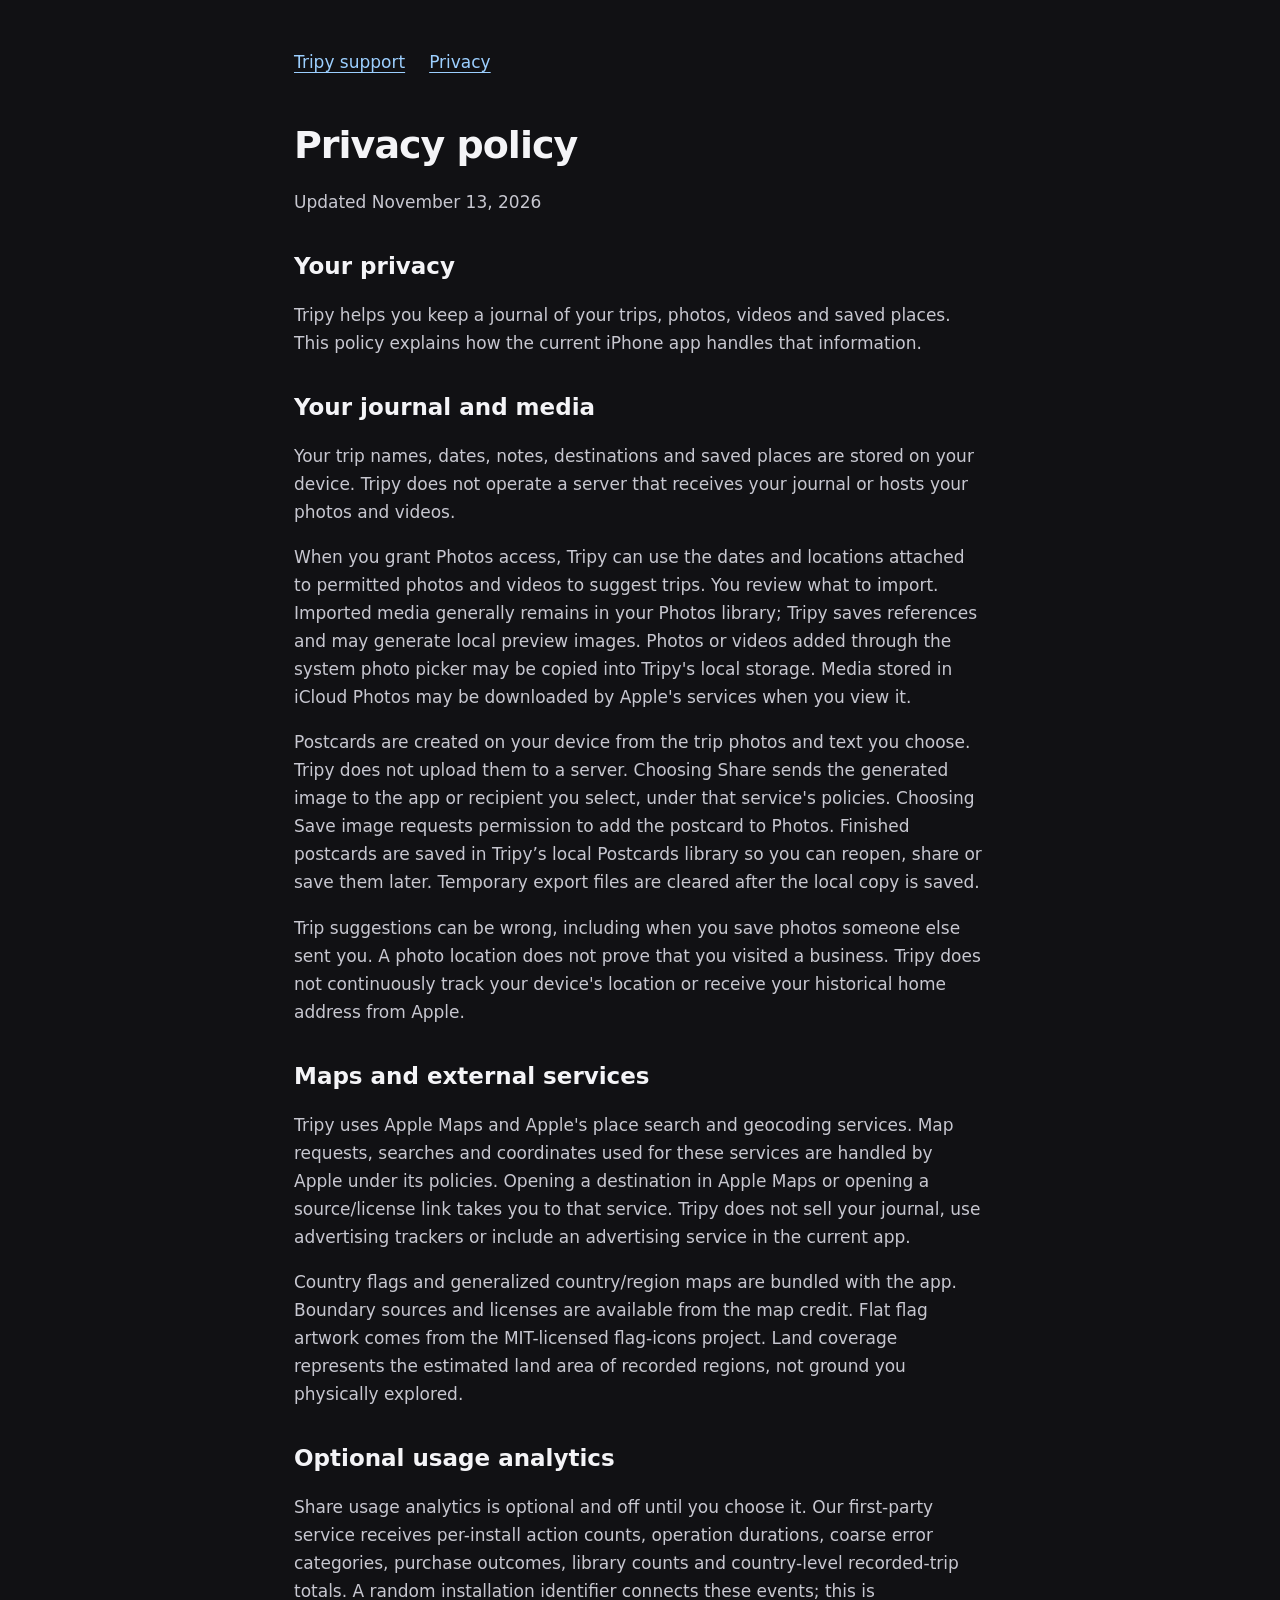
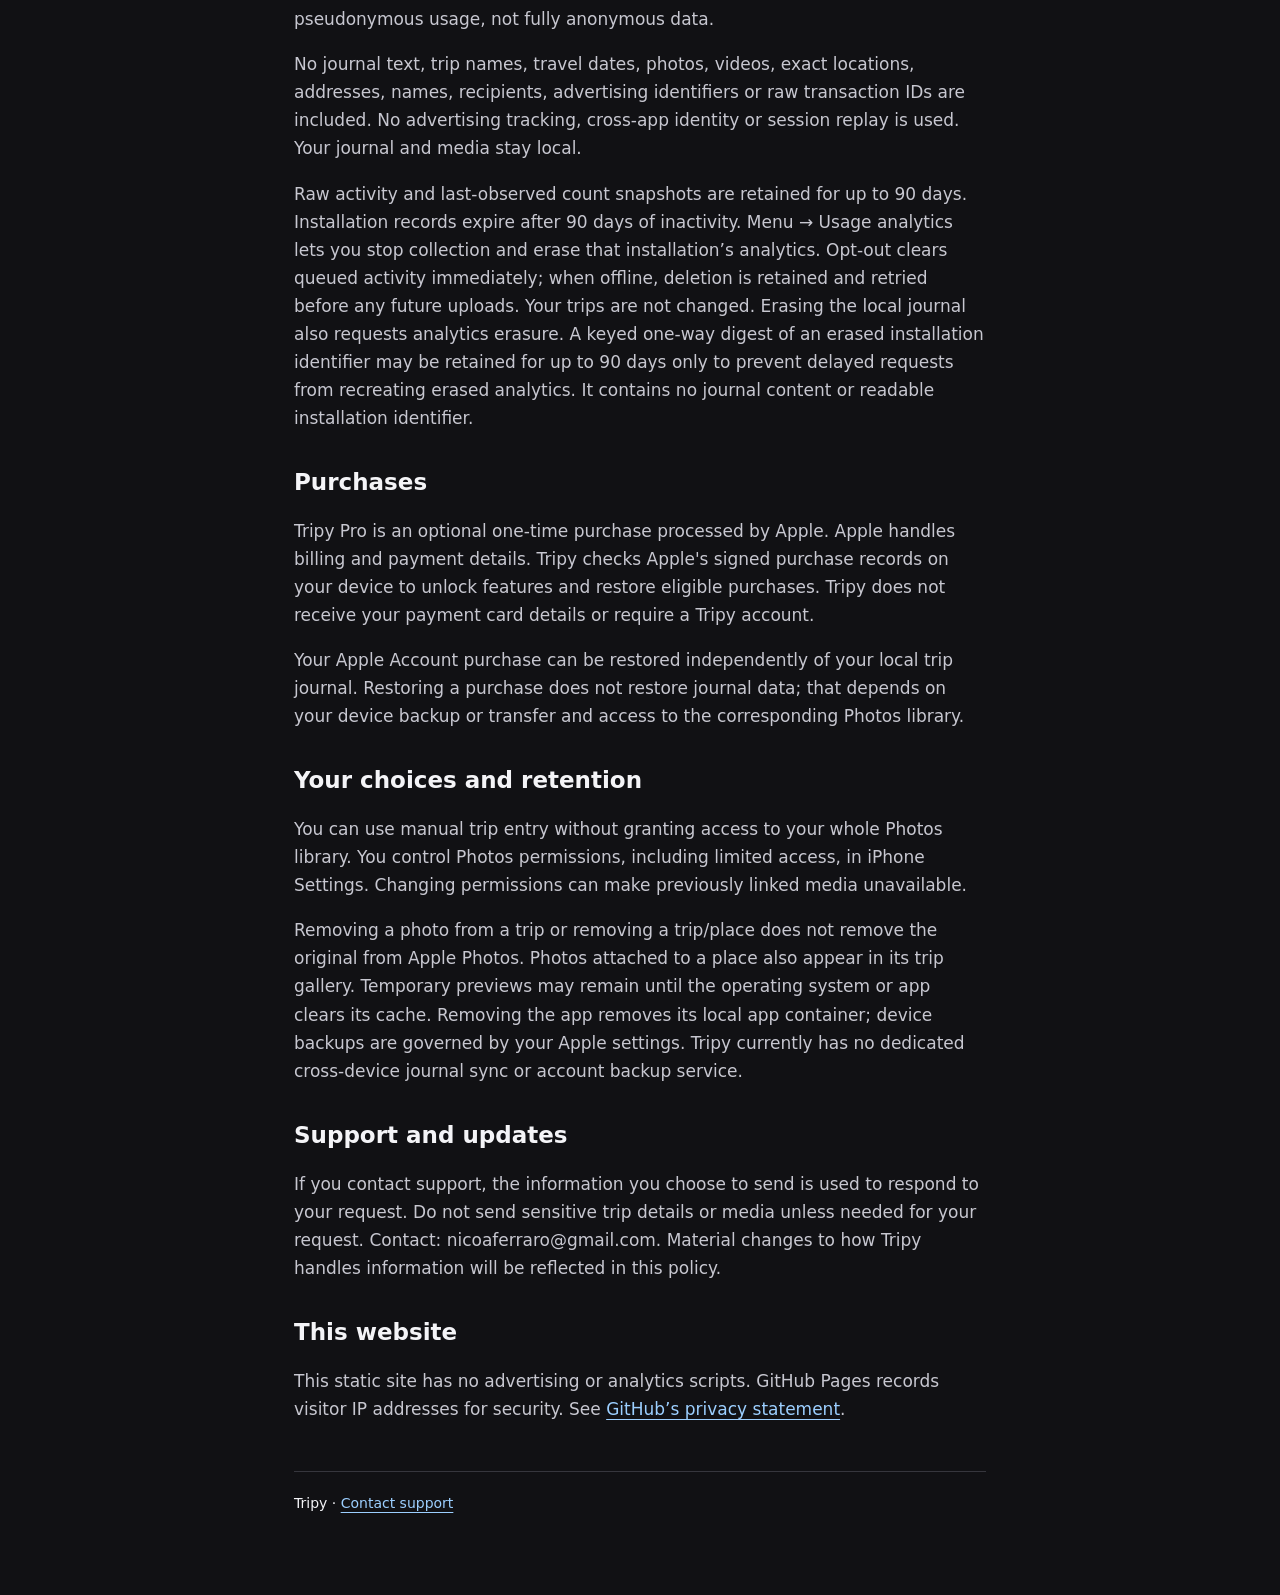
==== commit 6638a2ef: "Explain limited analytics erasure replay prevention" ====
--- a/privacy.html
+++ b/privacy.html
@@ -1 +1 @@
-<!doctype html><html lang="en"><head><meta charset="utf-8"><meta name="viewport" content="width=device-width,initial-scale=1"><title>Privacy · Tripy</title><link rel="stylesheet" href="style.css"></head><body><main><nav aria-label="Main"><a href="index.html">Tripy support</a><a href="privacy.html">Privacy</a></nav><h1>Privacy policy</h1><p>Updated November 13, 2026</p><h2>Your privacy</h2><p>Tripy helps you keep a journal of your trips, photos, videos and saved places. This policy explains how the current iPhone app handles that information.</p><h2>Your journal and media</h2><p>Your trip names, dates, notes, destinations and saved places are stored on your device. Tripy does not operate a server that receives your journal or hosts your photos and videos.</p><p>When you grant Photos access, Tripy can use the dates and locations attached to permitted photos and videos to suggest trips. You review what to import. Imported media generally remains in your Photos library; Tripy saves references and may generate local preview images. Photos or videos added through the system photo picker may be copied into Tripy's local storage. Media stored in iCloud Photos may be downloaded by Apple's services when you view it.</p><p>Postcards are created on your device from the trip photos and text you choose. Tripy does not upload them to a server. Choosing Share sends the generated image to the app or recipient you select, under that service's policies. Choosing Save image requests permission to add the postcard to Photos. Finished postcards are saved in Tripy’s local Postcards library so you can reopen, share or save them later. Temporary export files are cleared after the local copy is saved.</p><p>Trip suggestions can be wrong, including when you save photos someone else sent you. A photo location does not prove that you visited a business. Tripy does not continuously track your device's location or receive your historical home address from Apple.</p><h2>Maps and external services</h2><p>Tripy uses Apple Maps and Apple's place search and geocoding services. Map requests, searches and coordinates used for these services are handled by Apple under its policies. Opening a destination in Apple Maps or opening a source/license link takes you to that service. Tripy does not sell your journal, use advertising trackers or include an advertising service in the current app.</p><p>Country flags and generalized country/region maps are bundled with the app. Boundary sources and licenses are available from the map credit. Flat flag artwork comes from the MIT-licensed flag-icons project. Land coverage represents the estimated land area of recorded regions, not ground you physically explored.</p><h2>Optional usage analytics</h2><p>Share usage analytics is optional and off until you choose it. Our first-party service receives per-install action counts, operation durations, coarse error categories, purchase outcomes, library counts and country-level recorded-trip totals. A random installation identifier connects these events; this is pseudonymous usage, not fully anonymous data.</p><p>No journal text, trip names, travel dates, photos, videos, exact locations, addresses, names, recipients, advertising identifiers or raw transaction IDs are included. No advertising tracking, cross-app identity or session replay is used. Your journal and media stay local.</p><p>Raw activity and last-observed count snapshots are retained for up to 90 days. Installation records expire after 90 days of inactivity. Menu → Usage analytics lets you stop collection and erase that installation’s analytics. Opt-out clears queued activity immediately; when offline, deletion is retained and retried before any future uploads. Your trips are not changed. Erasing the local journal also requests analytics erasure.</p><h2>Purchases</h2><p>Tripy Pro is an optional one-time purchase processed by Apple. Apple handles billing and payment details. Tripy checks Apple's signed purchase records on your device to unlock features and restore eligible purchases. Tripy does not receive your payment card details or require a Tripy account.</p><p>Your Apple Account purchase can be restored independently of your local trip journal. Restoring a purchase does not restore journal data; that depends on your device backup or transfer and access to the corresponding Photos library.</p><h2>Your choices and retention</h2><p>You can use manual trip entry without granting access to your whole Photos library. You control Photos permissions, including limited access, in iPhone Settings. Changing permissions can make previously linked media unavailable.</p><p>Removing a photo from a trip or removing a trip/place does not remove the original from Apple Photos. Photos attached to a place also appear in its trip gallery. Temporary previews may remain until the operating system or app clears its cache. Removing the app removes its local app container; device backups are governed by your Apple settings. Tripy currently has no dedicated cross-device journal sync or account backup service.</p><h2>Support and updates</h2><p>If you contact support, the information you choose to send is used to respond to your request. Do not send sensitive trip details or media unless needed for your request. Contact: nicoaferraro@gmail.com. Material changes to how Tripy handles information will be reflected in this policy.</p><h2>This website</h2><p>This static site has no advertising or analytics scripts. GitHub Pages records visitor IP addresses for security. See <a href="https://docs.github.com/en/site-policy/privacy-policies/github-general-privacy-statement">GitHub’s privacy statement</a>.</p><footer>Tripy · <a href="mailto:nicoaferraro@gmail.com">Contact support</a></footer></main></body></html>+<!doctype html><html lang="en"><head><meta charset="utf-8"><meta name="viewport" content="width=device-width,initial-scale=1"><title>Privacy · Tripy</title><link rel="stylesheet" href="style.css"></head><body><main><nav aria-label="Main"><a href="index.html">Tripy support</a><a href="privacy.html">Privacy</a></nav><h1>Privacy policy</h1><p>Updated November 13, 2026</p><h2>Your privacy</h2><p>Tripy helps you keep a journal of your trips, photos, videos and saved places. This policy explains how the current iPhone app handles that information.</p><h2>Your journal and media</h2><p>Your trip names, dates, notes, destinations and saved places are stored on your device. Tripy does not operate a server that receives your journal or hosts your photos and videos.</p><p>When you grant Photos access, Tripy can use the dates and locations attached to permitted photos and videos to suggest trips. You review what to import. Imported media generally remains in your Photos library; Tripy saves references and may generate local preview images. Photos or videos added through the system photo picker may be copied into Tripy's local storage. Media stored in iCloud Photos may be downloaded by Apple's services when you view it.</p><p>Postcards are created on your device from the trip photos and text you choose. Tripy does not upload them to a server. Choosing Share sends the generated image to the app or recipient you select, under that service's policies. Choosing Save image requests permission to add the postcard to Photos. Finished postcards are saved in Tripy’s local Postcards library so you can reopen, share or save them later. Temporary export files are cleared after the local copy is saved.</p><p>Trip suggestions can be wrong, including when you save photos someone else sent you. A photo location does not prove that you visited a business. Tripy does not continuously track your device's location or receive your historical home address from Apple.</p><h2>Maps and external services</h2><p>Tripy uses Apple Maps and Apple's place search and geocoding services. Map requests, searches and coordinates used for these services are handled by Apple under its policies. Opening a destination in Apple Maps or opening a source/license link takes you to that service. Tripy does not sell your journal, use advertising trackers or include an advertising service in the current app.</p><p>Country flags and generalized country/region maps are bundled with the app. Boundary sources and licenses are available from the map credit. Flat flag artwork comes from the MIT-licensed flag-icons project. Land coverage represents the estimated land area of recorded regions, not ground you physically explored.</p><h2>Optional usage analytics</h2><p>Share usage analytics is optional and off until you choose it. Our first-party service receives per-install action counts, operation durations, coarse error categories, purchase outcomes, library counts and country-level recorded-trip totals. A random installation identifier connects these events; this is pseudonymous usage, not fully anonymous data.</p><p>No journal text, trip names, travel dates, photos, videos, exact locations, addresses, names, recipients, advertising identifiers or raw transaction IDs are included. No advertising tracking, cross-app identity or session replay is used. Your journal and media stay local.</p><p>Raw activity and last-observed count snapshots are retained for up to 90 days. Installation records expire after 90 days of inactivity. Menu → Usage analytics lets you stop collection and erase that installation’s analytics. Opt-out clears queued activity immediately; when offline, deletion is retained and retried before any future uploads. Your trips are not changed. Erasing the local journal also requests analytics erasure. A keyed one-way digest of an erased installation identifier may be retained for up to 90 days only to prevent delayed requests from recreating erased analytics. It contains no journal content or readable installation identifier.</p><h2>Purchases</h2><p>Tripy Pro is an optional one-time purchase processed by Apple. Apple handles billing and payment details. Tripy checks Apple's signed purchase records on your device to unlock features and restore eligible purchases. Tripy does not receive your payment card details or require a Tripy account.</p><p>Your Apple Account purchase can be restored independently of your local trip journal. Restoring a purchase does not restore journal data; that depends on your device backup or transfer and access to the corresponding Photos library.</p><h2>Your choices and retention</h2><p>You can use manual trip entry without granting access to your whole Photos library. You control Photos permissions, including limited access, in iPhone Settings. Changing permissions can make previously linked media unavailable.</p><p>Removing a photo from a trip or removing a trip/place does not remove the original from Apple Photos. Photos attached to a place also appear in its trip gallery. Temporary previews may remain until the operating system or app clears its cache. Removing the app removes its local app container; device backups are governed by your Apple settings. Tripy currently has no dedicated cross-device journal sync or account backup service.</p><h2>Support and updates</h2><p>If you contact support, the information you choose to send is used to respond to your request. Do not send sensitive trip details or media unless needed for your request. Contact: nicoaferraro@gmail.com. Material changes to how Tripy handles information will be reflected in this policy.</p><h2>This website</h2><p>This static site has no advertising or analytics scripts. GitHub Pages records visitor IP addresses for security. See <a href="https://docs.github.com/en/site-policy/privacy-policies/github-general-privacy-statement">GitHub’s privacy statement</a>.</p><footer>Tripy · <a href="mailto:nicoaferraro@gmail.com">Contact support</a></footer></main></body></html>
